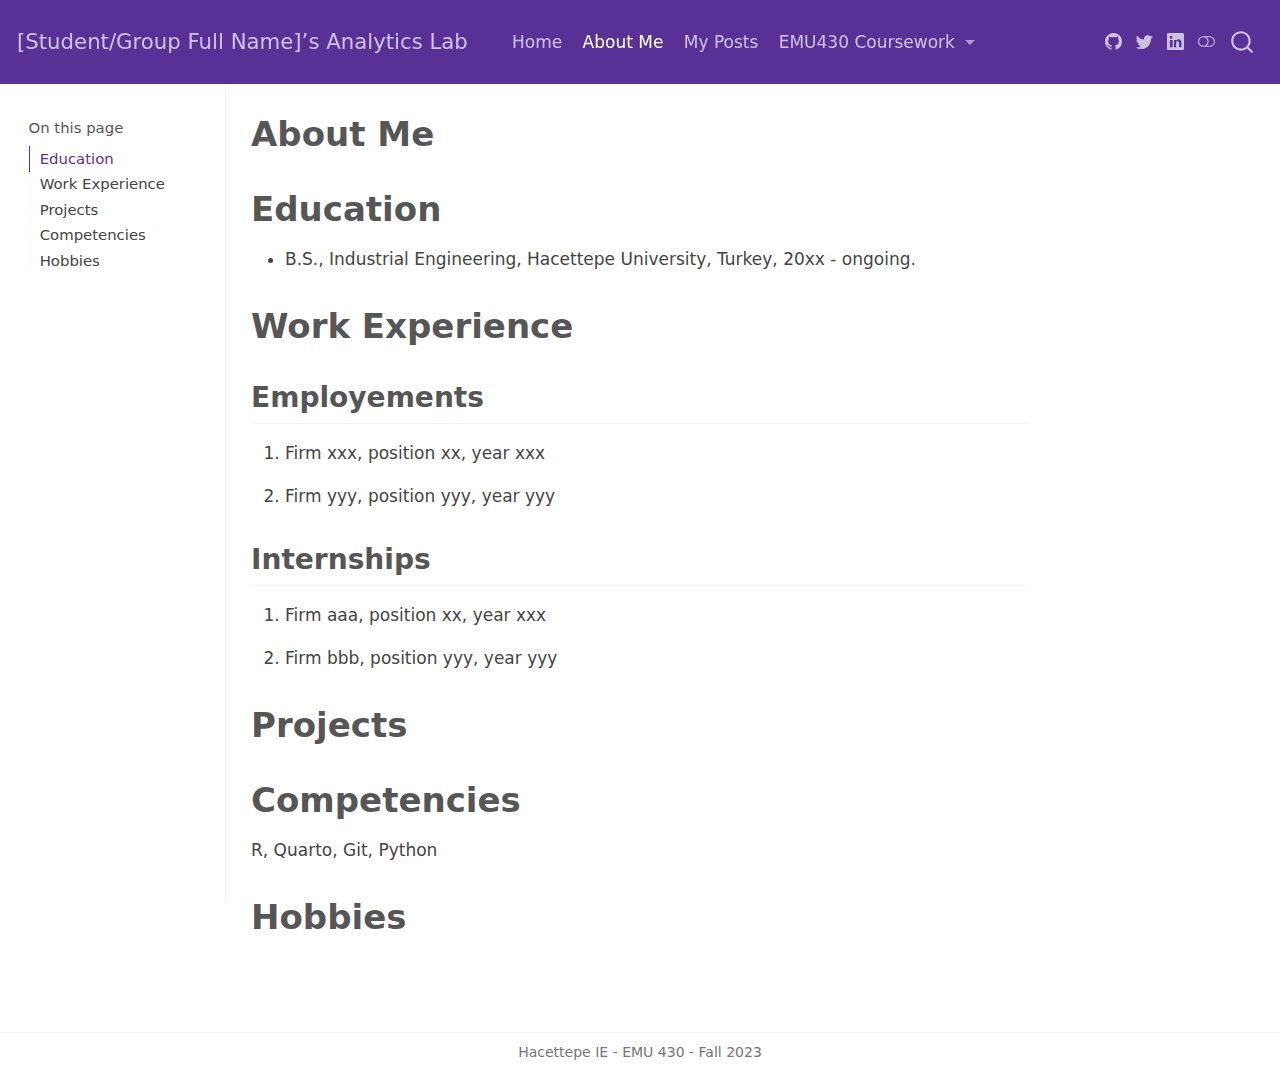
==== docs/about.html @ 228194ec "Initial commit" ====
<!DOCTYPE html>
<html xmlns="http://www.w3.org/1999/xhtml" lang="en" xml:lang="en"><head>

<meta charset="utf-8">
<meta name="generator" content="quarto-1.3.450">

<meta name="viewport" content="width=device-width, initial-scale=1.0, user-scalable=yes">


<title>[Student/Group Full Name]’s Analytics Lab - About Me</title>
<style>
code{white-space: pre-wrap;}
span.smallcaps{font-variant: small-caps;}
div.columns{display: flex; gap: min(4vw, 1.5em);}
div.column{flex: auto; overflow-x: auto;}
div.hanging-indent{margin-left: 1.5em; text-indent: -1.5em;}
ul.task-list{list-style: none;}
ul.task-list li input[type="checkbox"] {
  width: 0.8em;
  margin: 0 0.8em 0.2em -1em; /* quarto-specific, see https://github.com/quarto-dev/quarto-cli/issues/4556 */ 
  vertical-align: middle;
}
</style>


<script src="site_libs/quarto-nav/quarto-nav.js"></script>
<script src="site_libs/quarto-nav/headroom.min.js"></script>
<script src="site_libs/clipboard/clipboard.min.js"></script>
<script src="site_libs/quarto-search/autocomplete.umd.js"></script>
<script src="site_libs/quarto-search/fuse.min.js"></script>
<script src="site_libs/quarto-search/quarto-search.js"></script>
<meta name="quarto:offset" content="./">
<script src="site_libs/quarto-html/quarto.js"></script>
<script src="site_libs/quarto-html/popper.min.js"></script>
<script src="site_libs/quarto-html/tippy.umd.min.js"></script>
<script src="site_libs/quarto-html/anchor.min.js"></script>
<link href="site_libs/quarto-html/tippy.css" rel="stylesheet">
<link href="site_libs/quarto-html/quarto-syntax-highlighting.css" rel="stylesheet" class="quarto-color-scheme" id="quarto-text-highlighting-styles">
<link href="site_libs/quarto-html/quarto-syntax-highlighting-dark.css" rel="prefetch" class="quarto-color-scheme quarto-color-alternate" id="quarto-text-highlighting-styles">
<script src="site_libs/bootstrap/bootstrap.min.js"></script>
<link href="site_libs/bootstrap/bootstrap-icons.css" rel="stylesheet">
<link href="site_libs/bootstrap/bootstrap.min.css" rel="stylesheet" class="quarto-color-scheme" id="quarto-bootstrap" data-mode="light">
<link href="site_libs/bootstrap/bootstrap-dark.min.css" rel="prefetch" class="quarto-color-scheme quarto-color-alternate" id="quarto-bootstrap" data-mode="dark">
<script id="quarto-search-options" type="application/json">{
  "location": "navbar",
  "copy-button": false,
  "collapse-after": 3,
  "panel-placement": "end",
  "type": "overlay",
  "limit": 20,
  "language": {
    "search-no-results-text": "No results",
    "search-matching-documents-text": "matching documents",
    "search-copy-link-title": "Copy link to search",
    "search-hide-matches-text": "Hide additional matches",
    "search-more-match-text": "more match in this document",
    "search-more-matches-text": "more matches in this document",
    "search-clear-button-title": "Clear",
    "search-detached-cancel-button-title": "Cancel",
    "search-submit-button-title": "Submit",
    "search-label": "Search"
  }
}</script>


<link rel="stylesheet" href="styles.css">
</head>

<body class="docked nav-fixed">

<div id="quarto-search-results"></div>
  <header id="quarto-header" class="headroom fixed-top">
    <nav class="navbar navbar-expand-lg navbar-dark ">
      <div class="navbar-container container-fluid">
      <div class="navbar-brand-container">
    <a class="navbar-brand" href="./index.html">
    <span class="navbar-title">[Student/Group Full Name]’s Analytics Lab</span>
    </a>
  </div>
            <div id="quarto-search" class="" title="Search"></div>
          <button class="navbar-toggler" type="button" data-bs-toggle="collapse" data-bs-target="#navbarCollapse" aria-controls="navbarCollapse" aria-expanded="false" aria-label="Toggle navigation" onclick="if (window.quartoToggleHeadroom) { window.quartoToggleHeadroom(); }">
  <span class="navbar-toggler-icon"></span>
</button>
          <div class="collapse navbar-collapse" id="navbarCollapse">
            <ul class="navbar-nav navbar-nav-scroll me-auto">
  <li class="nav-item">
    <a class="nav-link" href="./index.html" rel="" target="">
 <span class="menu-text">Home</span></a>
  </li>  
  <li class="nav-item">
    <a class="nav-link active" href="./about.html" rel="" target="" aria-current="page">
 <span class="menu-text">About Me</span></a>
  </li>  
  <li class="nav-item">
    <a class="nav-link" href="./posts.html" rel="" target="">
 <span class="menu-text">My Posts</span></a>
  </li>  
  <li class="nav-item dropdown ">
    <a class="nav-link dropdown-toggle" href="#" id="nav-menu-emu430-coursework" role="button" data-bs-toggle="dropdown" aria-expanded="false" rel="" target="">
 <span class="menu-text">EMU430 Coursework</span>
    </a>
    <ul class="dropdown-menu" aria-labelledby="nav-menu-emu430-coursework">    
        <li>
    <a class="dropdown-item" href="./assignments.html" rel="" target="">
 <span class="dropdown-text">Assignments</span></a>
  </li>  
        <li>
    <a class="dropdown-item" href="./project.html" rel="" target="">
 <span class="dropdown-text">Project</span></a>
  </li>  
    </ul>
  </li>
</ul>
            <div class="quarto-navbar-tools ms-auto tools-wide">
    <a href="https://twitter.com" rel="" title="" class="quarto-navigation-tool px-1" aria-label=""><i class="bi bi-github"></i></a>
    <a href="https://twitter.com" rel="" title="" class="quarto-navigation-tool px-1" aria-label=""><i class="bi bi-twitter"></i></a>
    <a href="https://linkedin.com" rel="" title="" class="quarto-navigation-tool px-1" aria-label=""><i class="bi bi-linkedin"></i></a>
  <a href="" class="quarto-color-scheme-toggle quarto-navigation-tool  px-1" onclick="window.quartoToggleColorScheme(); return false;" title="Toggle dark mode"><i class="bi"></i></a>
</div>
          </div> <!-- /navcollapse -->
      </div> <!-- /container-fluid -->
    </nav>
</header>
<!-- content -->
<div id="quarto-content" class="quarto-container page-columns page-rows-contents page-layout-article page-navbar">
<!-- sidebar -->
  <nav id="quarto-sidebar" class="sidebar collapse collapse-horizontal sidebar-navigation docked overflow-auto">
    <nav id="TOC" role="doc-toc" class="toc-active">
    <h2 id="toc-title">On this page</h2>
   
  <ul>
  <li><a href="#education" id="toc-education" class="nav-link active" data-scroll-target="#education">Education</a></li>
  <li><a href="#work-experience" id="toc-work-experience" class="nav-link" data-scroll-target="#work-experience">Work Experience</a>
  <ul class="collapse">
  <li><a href="#employements" id="toc-employements" class="nav-link" data-scroll-target="#employements">Employements</a></li>
  <li><a href="#internships" id="toc-internships" class="nav-link" data-scroll-target="#internships">Internships</a></li>
  </ul></li>
  <li><a href="#projects" id="toc-projects" class="nav-link" data-scroll-target="#projects">Projects</a></li>
  <li><a href="#competencies" id="toc-competencies" class="nav-link" data-scroll-target="#competencies">Competencies</a></li>
  <li><a href="#hobbies" id="toc-hobbies" class="nav-link" data-scroll-target="#hobbies">Hobbies</a></li>
  </ul>
</nav>
</nav>
<div id="quarto-sidebar-glass" data-bs-toggle="collapse" data-bs-target="#quarto-sidebar,#quarto-sidebar-glass"></div>
<!-- margin-sidebar -->
    <div id="quarto-margin-sidebar" class="sidebar margin-sidebar">
    </div>
<!-- main -->
<main class="content" id="quarto-document-content">

<header id="title-block-header" class="quarto-title-block default">
<div class="quarto-title">
<h1 class="title">About Me</h1>
</div>



<div class="quarto-title-meta">

    
  
    
  </div>
  

</header>

<section id="education" class="level1">
<h1>Education</h1>
<ul>
<li>B.S., Industrial Engineering, Hacettepe University, Turkey, 20xx - ongoing.</li>
</ul>
</section>
<section id="work-experience" class="level1">
<h1>Work Experience</h1>
<section id="employements" class="level2">
<h2 class="anchored" data-anchor-id="employements">Employements</h2>
<ol type="1">
<li><p>Firm xxx, position xx, year xxx</p></li>
<li><p>Firm yyy, position yyy, year yyy</p></li>
</ol>
</section>
<section id="internships" class="level2">
<h2 class="anchored" data-anchor-id="internships">Internships</h2>
<ol type="1">
<li><p>Firm aaa, position xx, year xxx</p></li>
<li><p>Firm bbb, position yyy, year yyy</p></li>
</ol>
</section>
</section>
<section id="projects" class="level1">
<h1>Projects</h1>
</section>
<section id="competencies" class="level1">
<h1>Competencies</h1>
<p>R, Quarto, Git, Python</p>
</section>
<section id="hobbies" class="level1">
<h1>Hobbies</h1>


</section>

<a onclick="window.scrollTo(0, 0); return false;" role="button" id="quarto-back-to-top"><i class="bi bi-arrow-up"></i> Back to top</a></main> <!-- /main -->
<script id="quarto-html-after-body" type="application/javascript">
window.document.addEventListener("DOMContentLoaded", function (event) {
  const toggleBodyColorMode = (bsSheetEl) => {
    const mode = bsSheetEl.getAttribute("data-mode");
    const bodyEl = window.document.querySelector("body");
    if (mode === "dark") {
      bodyEl.classList.add("quarto-dark");
      bodyEl.classList.remove("quarto-light");
    } else {
      bodyEl.classList.add("quarto-light");
      bodyEl.classList.remove("quarto-dark");
    }
  }
  const toggleBodyColorPrimary = () => {
    const bsSheetEl = window.document.querySelector("link#quarto-bootstrap");
    if (bsSheetEl) {
      toggleBodyColorMode(bsSheetEl);
    }
  }
  toggleBodyColorPrimary();  
  const disableStylesheet = (stylesheets) => {
    for (let i=0; i < stylesheets.length; i++) {
      const stylesheet = stylesheets[i];
      stylesheet.rel = 'prefetch';
    }
  }
  const enableStylesheet = (stylesheets) => {
    for (let i=0; i < stylesheets.length; i++) {
      const stylesheet = stylesheets[i];
      stylesheet.rel = 'stylesheet';
    }
  }
  const manageTransitions = (selector, allowTransitions) => {
    const els = window.document.querySelectorAll(selector);
    for (let i=0; i < els.length; i++) {
      const el = els[i];
      if (allowTransitions) {
        el.classList.remove('notransition');
      } else {
        el.classList.add('notransition');
      }
    }
  }
  const toggleColorMode = (alternate) => {
    // Switch the stylesheets
    const alternateStylesheets = window.document.querySelectorAll('link.quarto-color-scheme.quarto-color-alternate');
    manageTransitions('#quarto-margin-sidebar .nav-link', false);
    if (alternate) {
      enableStylesheet(alternateStylesheets);
      for (const sheetNode of alternateStylesheets) {
        if (sheetNode.id === "quarto-bootstrap") {
          toggleBodyColorMode(sheetNode);
        }
      }
    } else {
      disableStylesheet(alternateStylesheets);
      toggleBodyColorPrimary();
    }
    manageTransitions('#quarto-margin-sidebar .nav-link', true);
    // Switch the toggles
    const toggles = window.document.querySelectorAll('.quarto-color-scheme-toggle');
    for (let i=0; i < toggles.length; i++) {
      const toggle = toggles[i];
      if (toggle) {
        if (alternate) {
          toggle.classList.add("alternate");     
        } else {
          toggle.classList.remove("alternate");
        }
      }
    }
    // Hack to workaround the fact that safari doesn't
    // properly recolor the scrollbar when toggling (#1455)
    if (navigator.userAgent.indexOf('Safari') > 0 && navigator.userAgent.indexOf('Chrome') == -1) {
      manageTransitions("body", false);
      window.scrollTo(0, 1);
      setTimeout(() => {
        window.scrollTo(0, 0);
        manageTransitions("body", true);
      }, 40);  
    }
  }
  const isFileUrl = () => { 
    return window.location.protocol === 'file:';
  }
  const hasAlternateSentinel = () => {  
    let styleSentinel = getColorSchemeSentinel();
    if (styleSentinel !== null) {
      return styleSentinel === "alternate";
    } else {
      return false;
    }
  }
  const setStyleSentinel = (alternate) => {
    const value = alternate ? "alternate" : "default";
    if (!isFileUrl()) {
      window.localStorage.setItem("quarto-color-scheme", value);
    } else {
      localAlternateSentinel = value;
    }
  }
  const getColorSchemeSentinel = () => {
    if (!isFileUrl()) {
      const storageValue = window.localStorage.getItem("quarto-color-scheme");
      return storageValue != null ? storageValue : localAlternateSentinel;
    } else {
      return localAlternateSentinel;
    }
  }
  let localAlternateSentinel = 'default';
  // Dark / light mode switch
  window.quartoToggleColorScheme = () => {
    // Read the current dark / light value 
    let toAlternate = !hasAlternateSentinel();
    toggleColorMode(toAlternate);
    setStyleSentinel(toAlternate);
  };
  // Ensure there is a toggle, if there isn't float one in the top right
  if (window.document.querySelector('.quarto-color-scheme-toggle') === null) {
    const a = window.document.createElement('a');
    a.classList.add('top-right');
    a.classList.add('quarto-color-scheme-toggle');
    a.href = "";
    a.onclick = function() { try { window.quartoToggleColorScheme(); } catch {} return false; };
    const i = window.document.createElement("i");
    i.classList.add('bi');
    a.appendChild(i);
    window.document.body.appendChild(a);
  }
  // Switch to dark mode if need be
  if (hasAlternateSentinel()) {
    toggleColorMode(true);
  } else {
    toggleColorMode(false);
  }
  const icon = "";
  const anchorJS = new window.AnchorJS();
  anchorJS.options = {
    placement: 'right',
    icon: icon
  };
  anchorJS.add('.anchored');
  const isCodeAnnotation = (el) => {
    for (const clz of el.classList) {
      if (clz.startsWith('code-annotation-')) {                     
        return true;
      }
    }
    return false;
  }
  const clipboard = new window.ClipboardJS('.code-copy-button', {
    text: function(trigger) {
      const codeEl = trigger.previousElementSibling.cloneNode(true);
      for (const childEl of codeEl.children) {
        if (isCodeAnnotation(childEl)) {
          childEl.remove();
        }
      }
      return codeEl.innerText;
    }
  });
  clipboard.on('success', function(e) {
    // button target
    const button = e.trigger;
    // don't keep focus
    button.blur();
    // flash "checked"
    button.classList.add('code-copy-button-checked');
    var currentTitle = button.getAttribute("title");
    button.setAttribute("title", "Copied!");
    let tooltip;
    if (window.bootstrap) {
      button.setAttribute("data-bs-toggle", "tooltip");
      button.setAttribute("data-bs-placement", "left");
      button.setAttribute("data-bs-title", "Copied!");
      tooltip = new bootstrap.Tooltip(button, 
        { trigger: "manual", 
          customClass: "code-copy-button-tooltip",
          offset: [0, -8]});
      tooltip.show();    
    }
    setTimeout(function() {
      if (tooltip) {
        tooltip.hide();
        button.removeAttribute("data-bs-title");
        button.removeAttribute("data-bs-toggle");
        button.removeAttribute("data-bs-placement");
      }
      button.setAttribute("title", currentTitle);
      button.classList.remove('code-copy-button-checked');
    }, 1000);
    // clear code selection
    e.clearSelection();
  });
  function tippyHover(el, contentFn) {
    const config = {
      allowHTML: true,
      content: contentFn,
      maxWidth: 500,
      delay: 100,
      arrow: false,
      appendTo: function(el) {
          return el.parentElement;
      },
      interactive: true,
      interactiveBorder: 10,
      theme: 'quarto',
      placement: 'bottom-start'
    };
    window.tippy(el, config); 
  }
  const noterefs = window.document.querySelectorAll('a[role="doc-noteref"]');
  for (var i=0; i<noterefs.length; i++) {
    const ref = noterefs[i];
    tippyHover(ref, function() {
      // use id or data attribute instead here
      let href = ref.getAttribute('data-footnote-href') || ref.getAttribute('href');
      try { href = new URL(href).hash; } catch {}
      const id = href.replace(/^#\/?/, "");
      const note = window.document.getElementById(id);
      return note.innerHTML;
    });
  }
      let selectedAnnoteEl;
      const selectorForAnnotation = ( cell, annotation) => {
        let cellAttr = 'data-code-cell="' + cell + '"';
        let lineAttr = 'data-code-annotation="' +  annotation + '"';
        const selector = 'span[' + cellAttr + '][' + lineAttr + ']';
        return selector;
      }
      const selectCodeLines = (annoteEl) => {
        const doc = window.document;
        const targetCell = annoteEl.getAttribute("data-target-cell");
        const targetAnnotation = annoteEl.getAttribute("data-target-annotation");
        const annoteSpan = window.document.querySelector(selectorForAnnotation(targetCell, targetAnnotation));
        const lines = annoteSpan.getAttribute("data-code-lines").split(",");
        const lineIds = lines.map((line) => {
          return targetCell + "-" + line;
        })
        let top = null;
        let height = null;
        let parent = null;
        if (lineIds.length > 0) {
            //compute the position of the single el (top and bottom and make a div)
            const el = window.document.getElementById(lineIds[0]);
            top = el.offsetTop;
            height = el.offsetHeight;
            parent = el.parentElement.parentElement;
          if (lineIds.length > 1) {
            const lastEl = window.document.getElementById(lineIds[lineIds.length - 1]);
            const bottom = lastEl.offsetTop + lastEl.offsetHeight;
            height = bottom - top;
          }
          if (top !== null && height !== null && parent !== null) {
            // cook up a div (if necessary) and position it 
            let div = window.document.getElementById("code-annotation-line-highlight");
            if (div === null) {
              div = window.document.createElement("div");
              div.setAttribute("id", "code-annotation-line-highlight");
              div.style.position = 'absolute';
              parent.appendChild(div);
            }
            div.style.top = top - 2 + "px";
            div.style.height = height + 4 + "px";
            let gutterDiv = window.document.getElementById("code-annotation-line-highlight-gutter");
            if (gutterDiv === null) {
              gutterDiv = window.document.createElement("div");
              gutterDiv.setAttribute("id", "code-annotation-line-highlight-gutter");
              gutterDiv.style.position = 'absolute';
              const codeCell = window.document.getElementById(targetCell);
              const gutter = codeCell.querySelector('.code-annotation-gutter');
              gutter.appendChild(gutterDiv);
            }
            gutterDiv.style.top = top - 2 + "px";
            gutterDiv.style.height = height + 4 + "px";
          }
          selectedAnnoteEl = annoteEl;
        }
      };
      const unselectCodeLines = () => {
        const elementsIds = ["code-annotation-line-highlight", "code-annotation-line-highlight-gutter"];
        elementsIds.forEach((elId) => {
          const div = window.document.getElementById(elId);
          if (div) {
            div.remove();
          }
        });
        selectedAnnoteEl = undefined;
      };
      // Attach click handler to the DT
      const annoteDls = window.document.querySelectorAll('dt[data-target-cell]');
      for (const annoteDlNode of annoteDls) {
        annoteDlNode.addEventListener('click', (event) => {
          const clickedEl = event.target;
          if (clickedEl !== selectedAnnoteEl) {
            unselectCodeLines();
            const activeEl = window.document.querySelector('dt[data-target-cell].code-annotation-active');
            if (activeEl) {
              activeEl.classList.remove('code-annotation-active');
            }
            selectCodeLines(clickedEl);
            clickedEl.classList.add('code-annotation-active');
          } else {
            // Unselect the line
            unselectCodeLines();
            clickedEl.classList.remove('code-annotation-active');
          }
        });
      }
  const findCites = (el) => {
    const parentEl = el.parentElement;
    if (parentEl) {
      const cites = parentEl.dataset.cites;
      if (cites) {
        return {
          el,
          cites: cites.split(' ')
        };
      } else {
        return findCites(el.parentElement)
      }
    } else {
      return undefined;
    }
  };
  var bibliorefs = window.document.querySelectorAll('a[role="doc-biblioref"]');
  for (var i=0; i<bibliorefs.length; i++) {
    const ref = bibliorefs[i];
    const citeInfo = findCites(ref);
    if (citeInfo) {
      tippyHover(citeInfo.el, function() {
        var popup = window.document.createElement('div');
        citeInfo.cites.forEach(function(cite) {
          var citeDiv = window.document.createElement('div');
          citeDiv.classList.add('hanging-indent');
          citeDiv.classList.add('csl-entry');
          var biblioDiv = window.document.getElementById('ref-' + cite);
          if (biblioDiv) {
            citeDiv.innerHTML = biblioDiv.innerHTML;
          }
          popup.appendChild(citeDiv);
        });
        return popup.innerHTML;
      });
    }
  }
});
</script>
</div> <!-- /content -->
<footer class="footer">
  <div class="nav-footer">
    <div class="nav-footer-left">
      &nbsp;
    </div>   
    <div class="nav-footer-center">Hacettepe IE - EMU 430 - Fall 2023</div>
    <div class="nav-footer-right">
      &nbsp;
    </div>
  </div>
</footer>



</body></html>
---- docs/site_libs/quarto-html/tippy.css ----
.tippy-box[data-animation=fade][data-state=hidden]{opacity:0}[data-tippy-root]{max-width:calc(100vw - 10px)}.tippy-box{position:relative;background-color:#333;color:#fff;border-radius:4px;font-size:14px;line-height:1.4;white-space:normal;outline:0;transition-property:transform,visibility,opacity}.tippy-box[data-placement^=top]>.tippy-arrow{bottom:0}.tippy-box[data-placement^=top]>.tippy-arrow:before{bottom:-7px;left:0;border-width:8px 8px 0;border-top-color:initial;transform-origin:center top}.tippy-box[data-placement^=bottom]>.tippy-arrow{top:0}.tippy-box[data-placement^=bottom]>.tippy-arrow:before{top:-7px;left:0;border-width:0 8px 8px;border-bottom-color:initial;transform-origin:center bottom}.tippy-box[data-placement^=left]>.tippy-arrow{right:0}.tippy-box[data-placement^=left]>.tippy-arrow:before{border-width:8px 0 8px 8px;border-left-color:initial;right:-7px;transform-origin:center left}.tippy-box[data-placement^=right]>.tippy-arrow{left:0}.tippy-box[data-placement^=right]>.tippy-arrow:before{left:-7px;border-width:8px 8px 8px 0;border-right-color:initial;transform-origin:center right}.tippy-box[data-inertia][data-state=visible]{transition-timing-function:cubic-bezier(.54,1.5,.38,1.11)}.tippy-arrow{width:16px;height:16px;color:#333}.tippy-arrow:before{content:"";position:absolute;border-color:transparent;border-style:solid}.tippy-content{position:relative;padding:5px 9px;z-index:1}
---- docs/site_libs/quarto-html/quarto-syntax-highlighting.css ----
/* quarto syntax highlight colors */
:root {
  --quarto-hl-ot-color: #003B4F;
  --quarto-hl-at-color: #657422;
  --quarto-hl-ss-color: #20794D;
  --quarto-hl-an-color: #5E5E5E;
  --quarto-hl-fu-color: #4758AB;
  --quarto-hl-st-color: #20794D;
  --quarto-hl-cf-color: #003B4F;
  --quarto-hl-op-color: #5E5E5E;
  --quarto-hl-er-color: #AD0000;
  --quarto-hl-bn-color: #AD0000;
  --quarto-hl-al-color: #AD0000;
  --quarto-hl-va-color: #111111;
  --quarto-hl-bu-color: inherit;
  --quarto-hl-ex-color: inherit;
  --quarto-hl-pp-color: #AD0000;
  --quarto-hl-in-color: #5E5E5E;
  --quarto-hl-vs-color: #20794D;
  --quarto-hl-wa-color: #5E5E5E;
  --quarto-hl-do-color: #5E5E5E;
  --quarto-hl-im-color: #00769E;
  --quarto-hl-ch-color: #20794D;
  --quarto-hl-dt-color: #AD0000;
  --quarto-hl-fl-color: #AD0000;
  --quarto-hl-co-color: #5E5E5E;
  --quarto-hl-cv-color: #5E5E5E;
  --quarto-hl-cn-color: #8f5902;
  --quarto-hl-sc-color: #5E5E5E;
  --quarto-hl-dv-color: #AD0000;
  --quarto-hl-kw-color: #003B4F;
}

/* other quarto variables */
:root {
  --quarto-font-monospace: SFMono-Regular, Menlo, Monaco, Consolas, "Liberation Mono", "Courier New", monospace;
}

pre > code.sourceCode > span {
  color: #003B4F;
}

code span {
  color: #003B4F;
}

code.sourceCode > span {
  color: #003B4F;
}

div.sourceCode,
div.sourceCode pre.sourceCode {
  color: #003B4F;
}

code span.ot {
  color: #003B4F;
  font-style: inherit;
}

code span.at {
  color: #657422;
  font-style: inherit;
}

code span.ss {
  color: #20794D;
  font-style: inherit;
}

code span.an {
  color: #5E5E5E;
  font-style: inherit;
}

code span.fu {
  color: #4758AB;
  font-style: inherit;
}

code span.st {
  color: #20794D;
  font-style: inherit;
}

code span.cf {
  color: #003B4F;
  font-style: inherit;
}

code span.op {
  color: #5E5E5E;
  font-style: inherit;
}

code span.er {
  color: #AD0000;
  font-style: inherit;
}

code span.bn {
  color: #AD0000;
  font-style: inherit;
}

code span.al {
  color: #AD0000;
  font-style: inherit;
}

code span.va {
  color: #111111;
  font-style: inherit;
}

code span.bu {
  font-style: inherit;
}

code span.ex {
  font-style: inherit;
}

code span.pp {
  color: #AD0000;
  font-style: inherit;
}

code span.in {
  color: #5E5E5E;
  font-style: inherit;
}

code span.vs {
  color: #20794D;
  font-style: inherit;
}

code span.wa {
  color: #5E5E5E;
  font-style: italic;
}

code span.do {
  color: #5E5E5E;
  font-style: italic;
}

code span.im {
  color: #00769E;
  font-style: inherit;
}

code span.ch {
  color: #20794D;
  font-style: inherit;
}

code span.dt {
  color: #AD0000;
  font-style: inherit;
}

code span.fl {
  color: #AD0000;
  font-style: inherit;
}

code span.co {
  color: #5E5E5E;
  font-style: inherit;
}

code span.cv {
  color: #5E5E5E;
  font-style: italic;
}

code span.cn {
  color: #8f5902;
  font-style: inherit;
}

code span.sc {
  color: #5E5E5E;
  font-style: inherit;
}

code span.dv {
  color: #AD0000;
  font-style: inherit;
}

code span.kw {
  color: #003B4F;
  font-style: inherit;
}

.prevent-inlining {
  content: "</";
}

/*# sourceMappingURL=debc5d5d77c3f9108843748ff7464032.css.map */
---- docs/site_libs/quarto-html/quarto-syntax-highlighting-dark.css ----
/* quarto syntax highlight colors */
:root {
  --quarto-hl-al-color: #f07178;
  --quarto-hl-an-color: #d4d0ab;
  --quarto-hl-at-color: #00e0e0;
  --quarto-hl-bn-color: #d4d0ab;
  --quarto-hl-bu-color: #abe338;
  --quarto-hl-ch-color: #abe338;
  --quarto-hl-co-color: #f8f8f2;
  --quarto-hl-cv-color: #ffd700;
  --quarto-hl-cn-color: #ffd700;
  --quarto-hl-cf-color: #ffa07a;
  --quarto-hl-dt-color: #ffa07a;
  --quarto-hl-dv-color: #d4d0ab;
  --quarto-hl-do-color: #f8f8f2;
  --quarto-hl-er-color: #f07178;
  --quarto-hl-ex-color: #00e0e0;
  --quarto-hl-fl-color: #d4d0ab;
  --quarto-hl-fu-color: #ffa07a;
  --quarto-hl-im-color: #abe338;
  --quarto-hl-in-color: #d4d0ab;
  --quarto-hl-kw-color: #ffa07a;
  --quarto-hl-op-color: #ffa07a;
  --quarto-hl-ot-color: #00e0e0;
  --quarto-hl-pp-color: #dcc6e0;
  --quarto-hl-re-color: #00e0e0;
  --quarto-hl-sc-color: #abe338;
  --quarto-hl-ss-color: #abe338;
  --quarto-hl-st-color: #abe338;
  --quarto-hl-va-color: #00e0e0;
  --quarto-hl-vs-color: #abe338;
  --quarto-hl-wa-color: #dcc6e0;
}

/* other quarto variables */
:root {
  --quarto-font-monospace: SFMono-Regular, Menlo, Monaco, Consolas, "Liberation Mono", "Courier New", monospace;
}

code span.al {
  background-color: #2a0f15;
  font-weight: bold;
  color: #f07178;
}

code span.an {
  color: #d4d0ab;
}

code span.at {
  color: #00e0e0;
}

code span.bn {
  color: #d4d0ab;
}

code span.bu {
  color: #abe338;
}

code span.ch {
  color: #abe338;
}

code span.co {
  font-style: italic;
  color: #f8f8f2;
}

code span.cv {
  color: #ffd700;
}

code span.cn {
  color: #ffd700;
}

code span.cf {
  font-weight: bold;
  color: #ffa07a;
}

code span.dt {
  color: #ffa07a;
}

code span.dv {
  color: #d4d0ab;
}

code span.do {
  color: #f8f8f2;
}

code span.er {
  color: #f07178;
  text-decoration: underline;
}

code span.ex {
  font-weight: bold;
  color: #00e0e0;
}

code span.fl {
  color: #d4d0ab;
}

code span.fu {
  color: #ffa07a;
}

code span.im {
  color: #abe338;
}

code span.in {
  color: #d4d0ab;
}

code span.kw {
  font-weight: bold;
  color: #ffa07a;
}

pre > code.sourceCode > span {
  color: #f8f8f2;
}

code span {
  color: #f8f8f2;
}

code.sourceCode > span {
  color: #f8f8f2;
}

div.sourceCode,
div.sourceCode pre.sourceCode {
  color: #f8f8f2;
}

code span.op {
  color: #ffa07a;
}

code span.ot {
  color: #00e0e0;
}

code span.pp {
  color: #dcc6e0;
}

code span.re {
  background-color: #f8f8f2;
  color: #00e0e0;
}

code span.sc {
  color: #abe338;
}

code span.ss {
  color: #abe338;
}

code span.st {
  color: #abe338;
}

code span.va {
  color: #00e0e0;
}

code span.vs {
  color: #abe338;
}

code span.wa {
  color: #dcc6e0;
}

.prevent-inlining {
  content: "</";
}

/*# sourceMappingURL=935a306eefa94366c21e1a970dddb765.css.map */
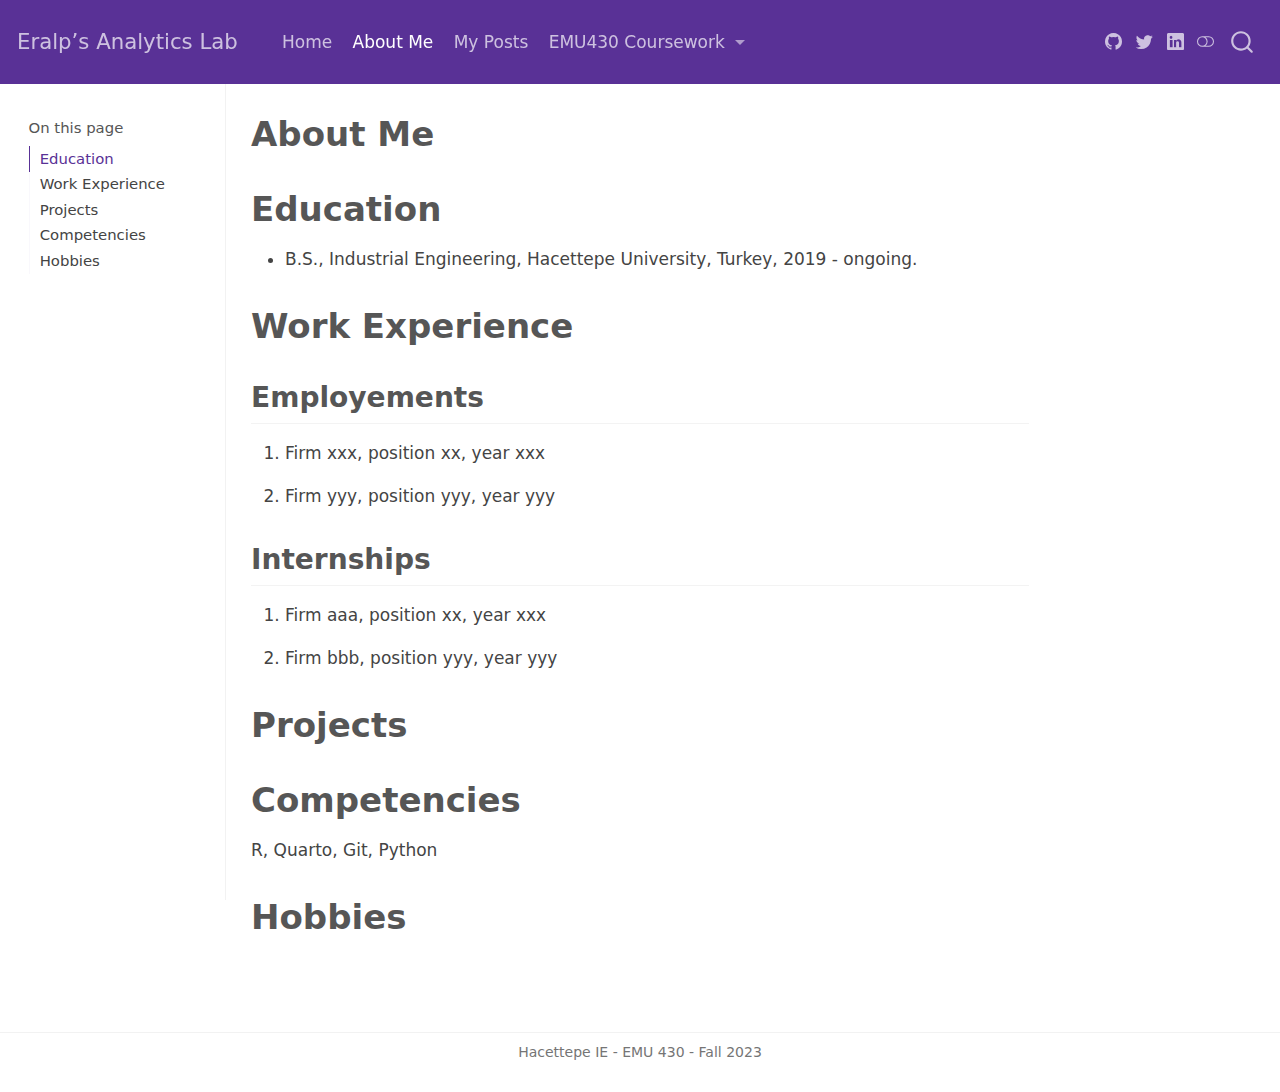
==== commit bfa0beba: "Website Updates" ====
--- a/docs/about.html
+++ b/docs/about.html
@@ -7,7 +7,7 @@
 <meta name="viewport" content="width=device-width, initial-scale=1.0, user-scalable=yes">
 
 
-<title>[Student/Group Full Name]’s Analytics Lab - About Me</title>
+<title>Eralp’s Analytics Lab - About Me</title>
 <style>
 code{white-space: pre-wrap;}
 span.smallcaps{font-variant: small-caps;}
@@ -74,7 +74,7 @@
       <div class="navbar-container container-fluid">
       <div class="navbar-brand-container">
     <a class="navbar-brand" href="./index.html">
-    <span class="navbar-title">[Student/Group Full Name]’s Analytics Lab</span>
+    <span class="navbar-title">Eralp’s Analytics Lab</span>
     </a>
   </div>
             <div id="quarto-search" class="" title="Search"></div>
@@ -114,7 +114,7 @@
             <div class="quarto-navbar-tools ms-auto tools-wide">
     <a href="https://twitter.com" rel="" title="" class="quarto-navigation-tool px-1" aria-label=""><i class="bi bi-github"></i></a>
     <a href="https://twitter.com" rel="" title="" class="quarto-navigation-tool px-1" aria-label=""><i class="bi bi-twitter"></i></a>
-    <a href="https://linkedin.com" rel="" title="" class="quarto-navigation-tool px-1" aria-label=""><i class="bi bi-linkedin"></i></a>
+    <a href="https://www.linkedin.com/in/serhateralp/" rel="" title="" class="quarto-navigation-tool px-1" aria-label=""><i class="bi bi-linkedin"></i></a>
   <a href="" class="quarto-color-scheme-toggle quarto-navigation-tool  px-1" onclick="window.quartoToggleColorScheme(); return false;" title="Toggle dark mode"><i class="bi"></i></a>
 </div>
           </div> <!-- /navcollapse -->
@@ -168,7 +168,7 @@
 <section id="education" class="level1">
 <h1>Education</h1>
 <ul>
-<li>B.S., Industrial Engineering, Hacettepe University, Turkey, 20xx - ongoing.</li>
+<li>B.S., Industrial Engineering, Hacettepe University, Turkey, 2019 - ongoing.</li>
 </ul>
 </section>
 <section id="work-experience" class="level1">
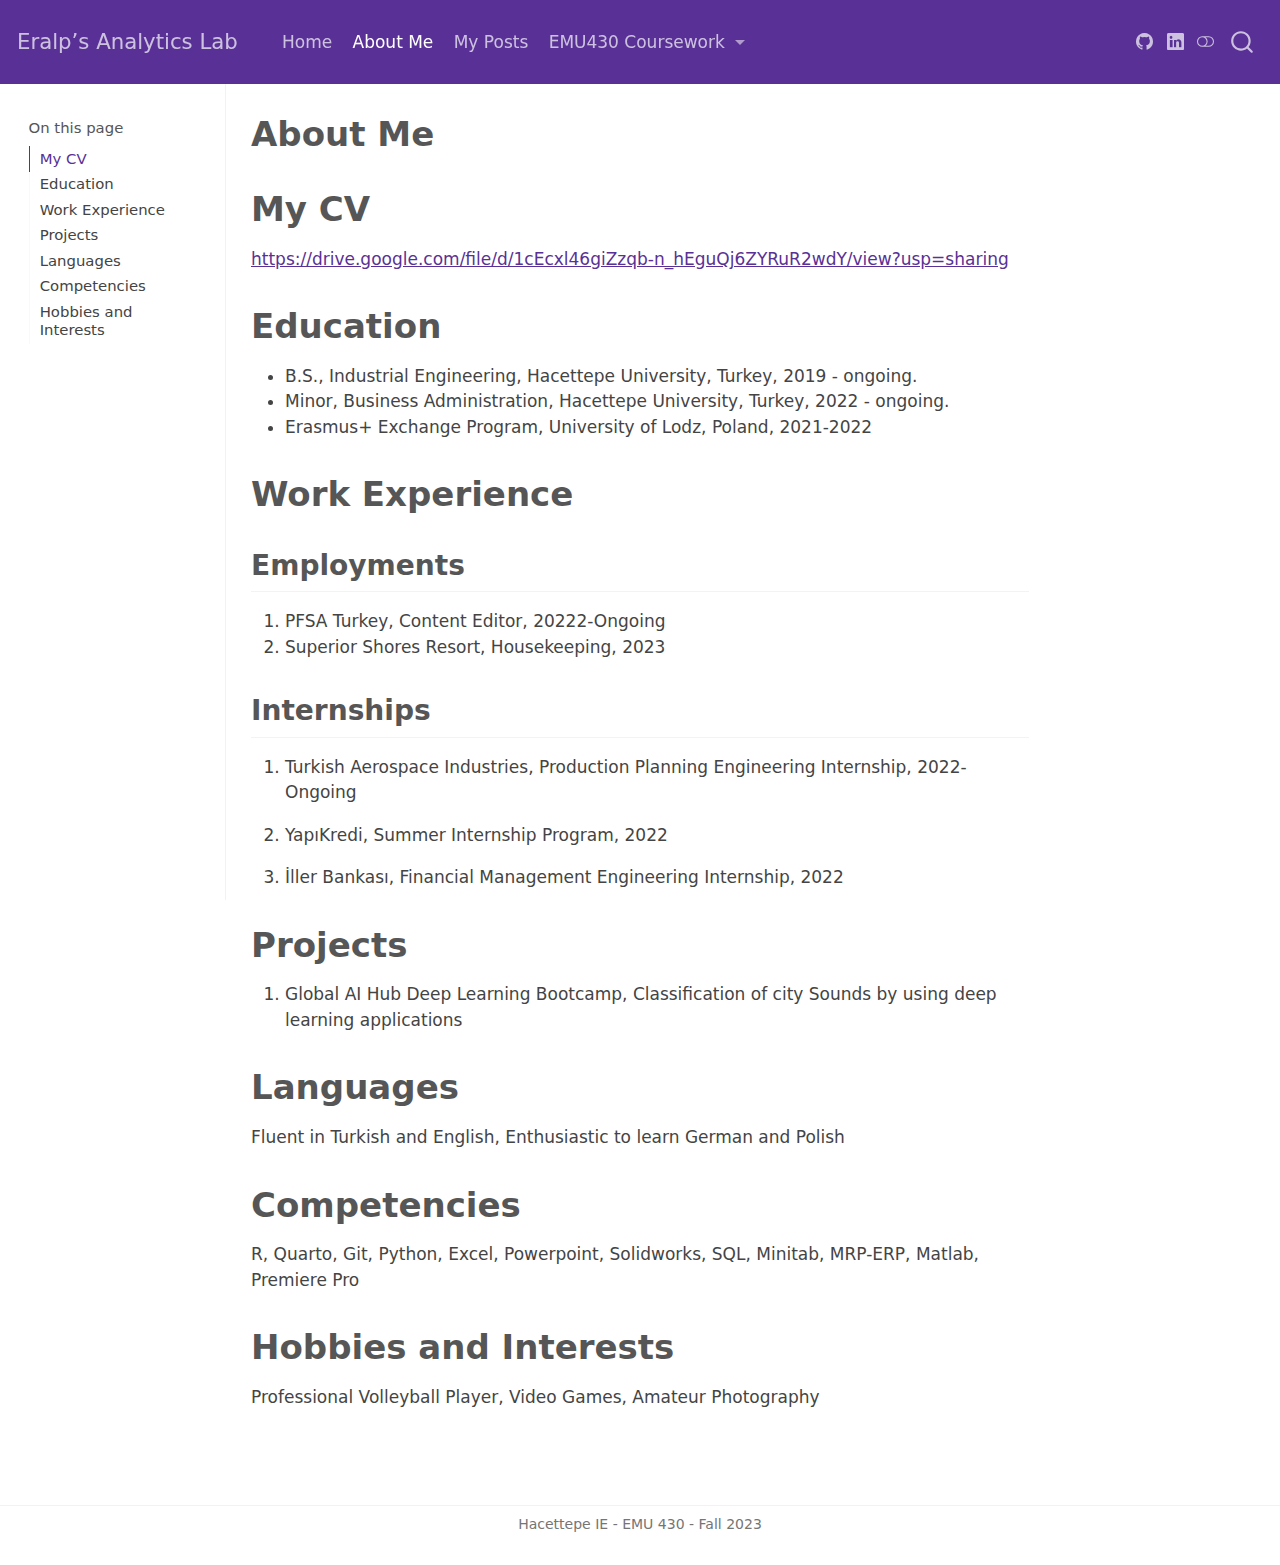
==== commit abe3af8b: "Assignment 1 Updates" ====
--- a/docs/about.html
+++ b/docs/about.html
@@ -112,8 +112,7 @@
   </li>
 </ul>
             <div class="quarto-navbar-tools ms-auto tools-wide">
-    <a href="https://twitter.com" rel="" title="" class="quarto-navigation-tool px-1" aria-label=""><i class="bi bi-github"></i></a>
-    <a href="https://twitter.com" rel="" title="" class="quarto-navigation-tool px-1" aria-label=""><i class="bi bi-twitter"></i></a>
+    <a href="https://github.com/plarizm" rel="" title="" class="quarto-navigation-tool px-1" aria-label=""><i class="bi bi-github"></i></a>
     <a href="https://www.linkedin.com/in/serhateralp/" rel="" title="" class="quarto-navigation-tool px-1" aria-label=""><i class="bi bi-linkedin"></i></a>
   <a href="" class="quarto-color-scheme-toggle quarto-navigation-tool  px-1" onclick="window.quartoToggleColorScheme(); return false;" title="Toggle dark mode"><i class="bi"></i></a>
 </div>
@@ -129,15 +128,17 @@
     <h2 id="toc-title">On this page</h2>
    
   <ul>
-  <li><a href="#education" id="toc-education" class="nav-link active" data-scroll-target="#education">Education</a></li>
+  <li><a href="#my-cv" id="toc-my-cv" class="nav-link active" data-scroll-target="#my-cv">My CV</a></li>
+  <li><a href="#education" id="toc-education" class="nav-link" data-scroll-target="#education">Education</a></li>
   <li><a href="#work-experience" id="toc-work-experience" class="nav-link" data-scroll-target="#work-experience">Work Experience</a>
   <ul class="collapse">
-  <li><a href="#employements" id="toc-employements" class="nav-link" data-scroll-target="#employements">Employements</a></li>
+  <li><a href="#employments" id="toc-employments" class="nav-link" data-scroll-target="#employments">Employments</a></li>
   <li><a href="#internships" id="toc-internships" class="nav-link" data-scroll-target="#internships">Internships</a></li>
   </ul></li>
   <li><a href="#projects" id="toc-projects" class="nav-link" data-scroll-target="#projects">Projects</a></li>
+  <li><a href="#languages" id="toc-languages" class="nav-link" data-scroll-target="#languages">Languages</a></li>
   <li><a href="#competencies" id="toc-competencies" class="nav-link" data-scroll-target="#competencies">Competencies</a></li>
-  <li><a href="#hobbies" id="toc-hobbies" class="nav-link" data-scroll-target="#hobbies">Hobbies</a></li>
+  <li><a href="#hobbies-and-interests" id="toc-hobbies-and-interests" class="nav-link" data-scroll-target="#hobbies-and-interests">Hobbies and Interests</a></li>
   </ul>
 </nav>
 </nav>
@@ -165,38 +166,53 @@
 
 </header>
 
+<section id="my-cv" class="level1">
+<h1>My CV</h1>
+<p><a href="https://drive.google.com/file/d/1cEcxl46giZzqb-n_hEguQj6ZYRuR2wdY/view?usp=sharing" class="uri">https://drive.google.com/file/d/1cEcxl46giZzqb-n_hEguQj6ZYRuR2wdY/view?usp=sharing</a></p>
+</section>
 <section id="education" class="level1">
 <h1>Education</h1>
 <ul>
 <li>B.S., Industrial Engineering, Hacettepe University, Turkey, 2019 - ongoing.</li>
+<li>Minor, Business Administration, Hacettepe University, Turkey, 2022 - ongoing.</li>
+<li>Erasmus+ Exchange Program, University of Lodz, Poland, 2021-2022</li>
 </ul>
 </section>
 <section id="work-experience" class="level1">
 <h1>Work Experience</h1>
-<section id="employements" class="level2">
-<h2 class="anchored" data-anchor-id="employements">Employements</h2>
+<section id="employments" class="level2">
+<h2 class="anchored" data-anchor-id="employments">Employments</h2>
 <ol type="1">
-<li><p>Firm xxx, position xx, year xxx</p></li>
-<li><p>Firm yyy, position yyy, year yyy</p></li>
+<li>PFSA Turkey, Content Editor, 20222-Ongoing</li>
+<li>Superior Shores Resort, Housekeeping, 2023</li>
 </ol>
 </section>
 <section id="internships" class="level2">
 <h2 class="anchored" data-anchor-id="internships">Internships</h2>
 <ol type="1">
-<li><p>Firm aaa, position xx, year xxx</p></li>
-<li><p>Firm bbb, position yyy, year yyy</p></li>
+<li><p>Turkish Aerospace Industries, Production Planning Engineering Internship, 2022-Ongoing</p></li>
+<li><p>YapıKredi, Summer Internship Program, 2022</p></li>
+<li><p>İller Bankası, Financial Management Engineering Internship, 2022</p></li>
 </ol>
 </section>
 </section>
 <section id="projects" class="level1">
 <h1>Projects</h1>
+<ol type="1">
+<li>Global AI Hub Deep Learning Bootcamp, Classification of city Sounds by using deep learning applications</li>
+</ol>
+</section>
+<section id="languages" class="level1">
+<h1>Languages</h1>
+<p>Fluent in Turkish and English, Enthusiastic to learn German and Polish</p>
 </section>
 <section id="competencies" class="level1">
 <h1>Competencies</h1>
-<p>R, Quarto, Git, Python</p>
-</section>
-<section id="hobbies" class="level1">
-<h1>Hobbies</h1>
+<p>R, Quarto, Git, Python, Excel, Powerpoint, Solidworks, SQL, Minitab, MRP-ERP, Matlab, Premiere Pro</p>
+</section>
+<section id="hobbies-and-interests" class="level1">
+<h1>Hobbies and Interests</h1>
+<p>Professional Volleyball Player, Video Games, Amateur Photography</p>
 
 
 </section>
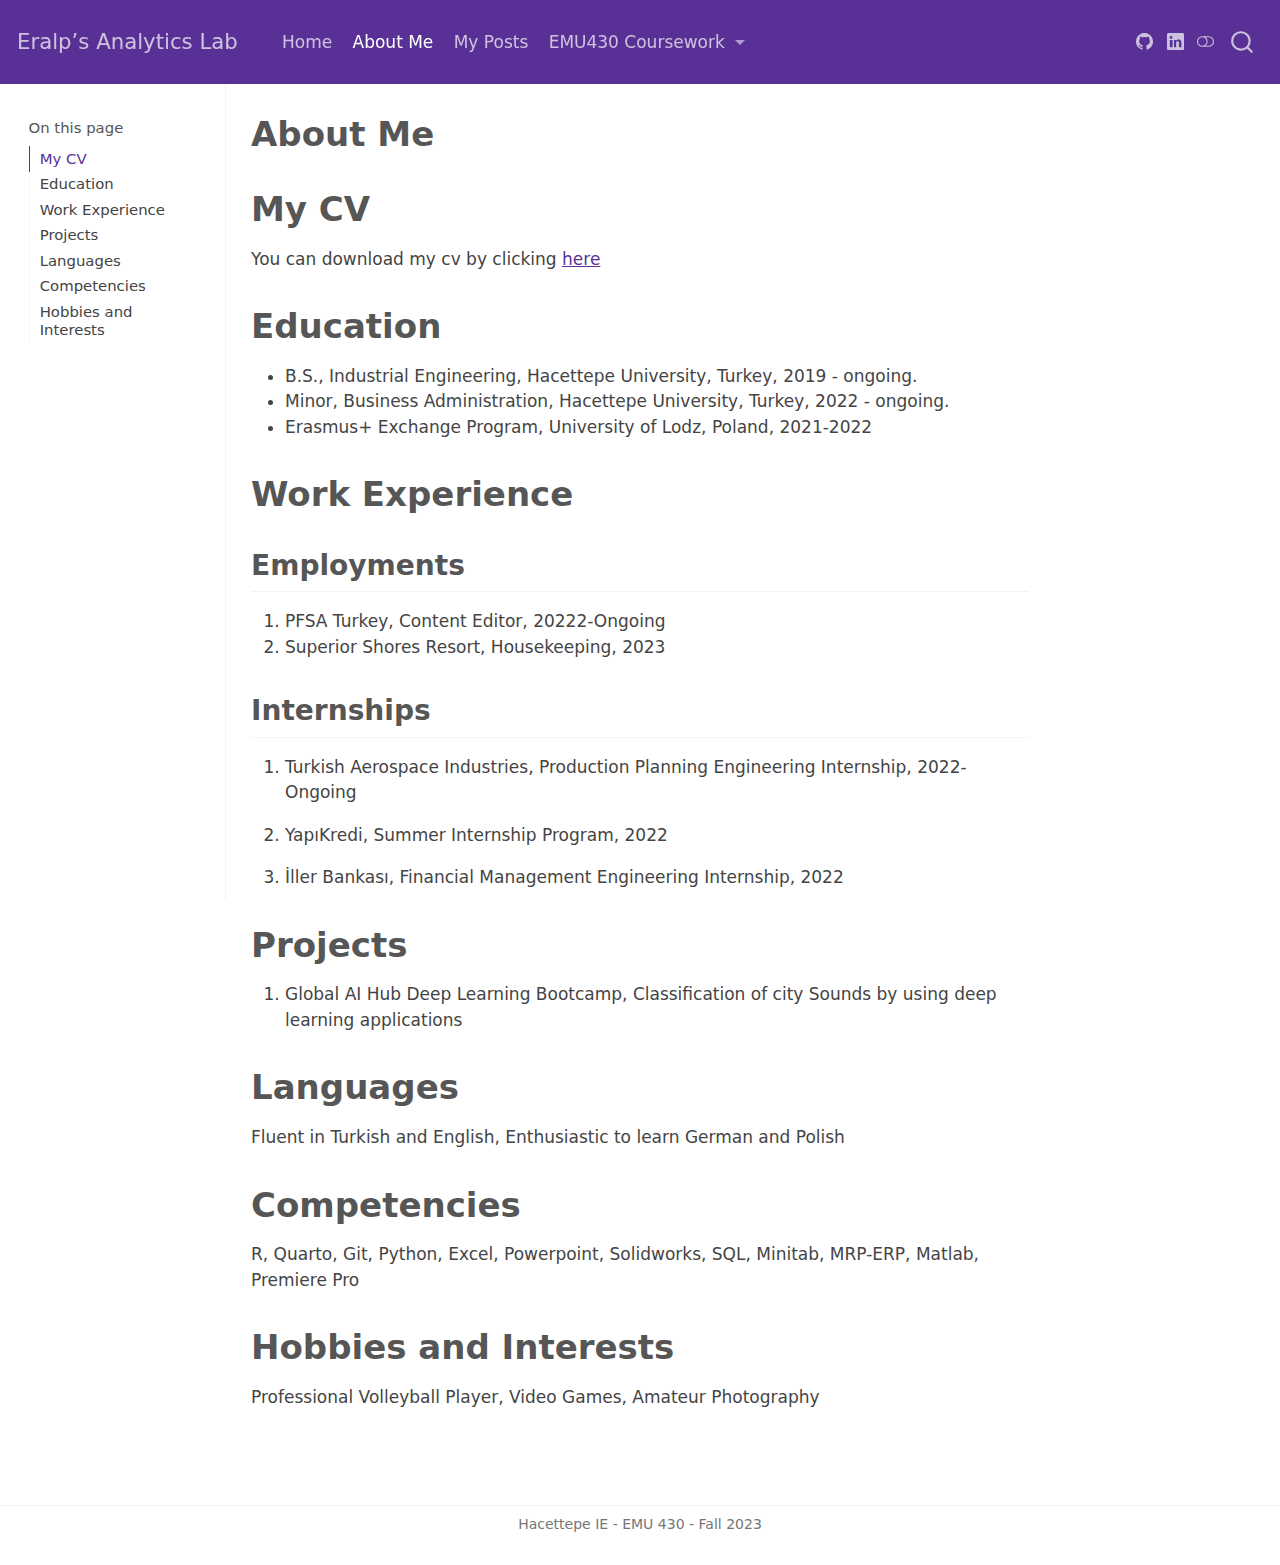
==== commit a109c860: "Last Update for Assignment 1" ====
--- a/docs/about.html
+++ b/docs/about.html
@@ -168,7 +168,7 @@
 
 <section id="my-cv" class="level1">
 <h1>My CV</h1>
-<p><a href="https://drive.google.com/file/d/1cEcxl46giZzqb-n_hEguQj6ZYRuR2wdY/view?usp=sharing" class="uri">https://drive.google.com/file/d/1cEcxl46giZzqb-n_hEguQj6ZYRuR2wdY/view?usp=sharing</a></p>
+<p>You can download my cv by clicking <a href="https://drive.google.com/uc?export=download&amp;id=1cEcxl46giZzqb-n_hEguQj6ZYRuR2wdY">here</a></p>
 </section>
 <section id="education" class="level1">
 <h1>Education</h1>
